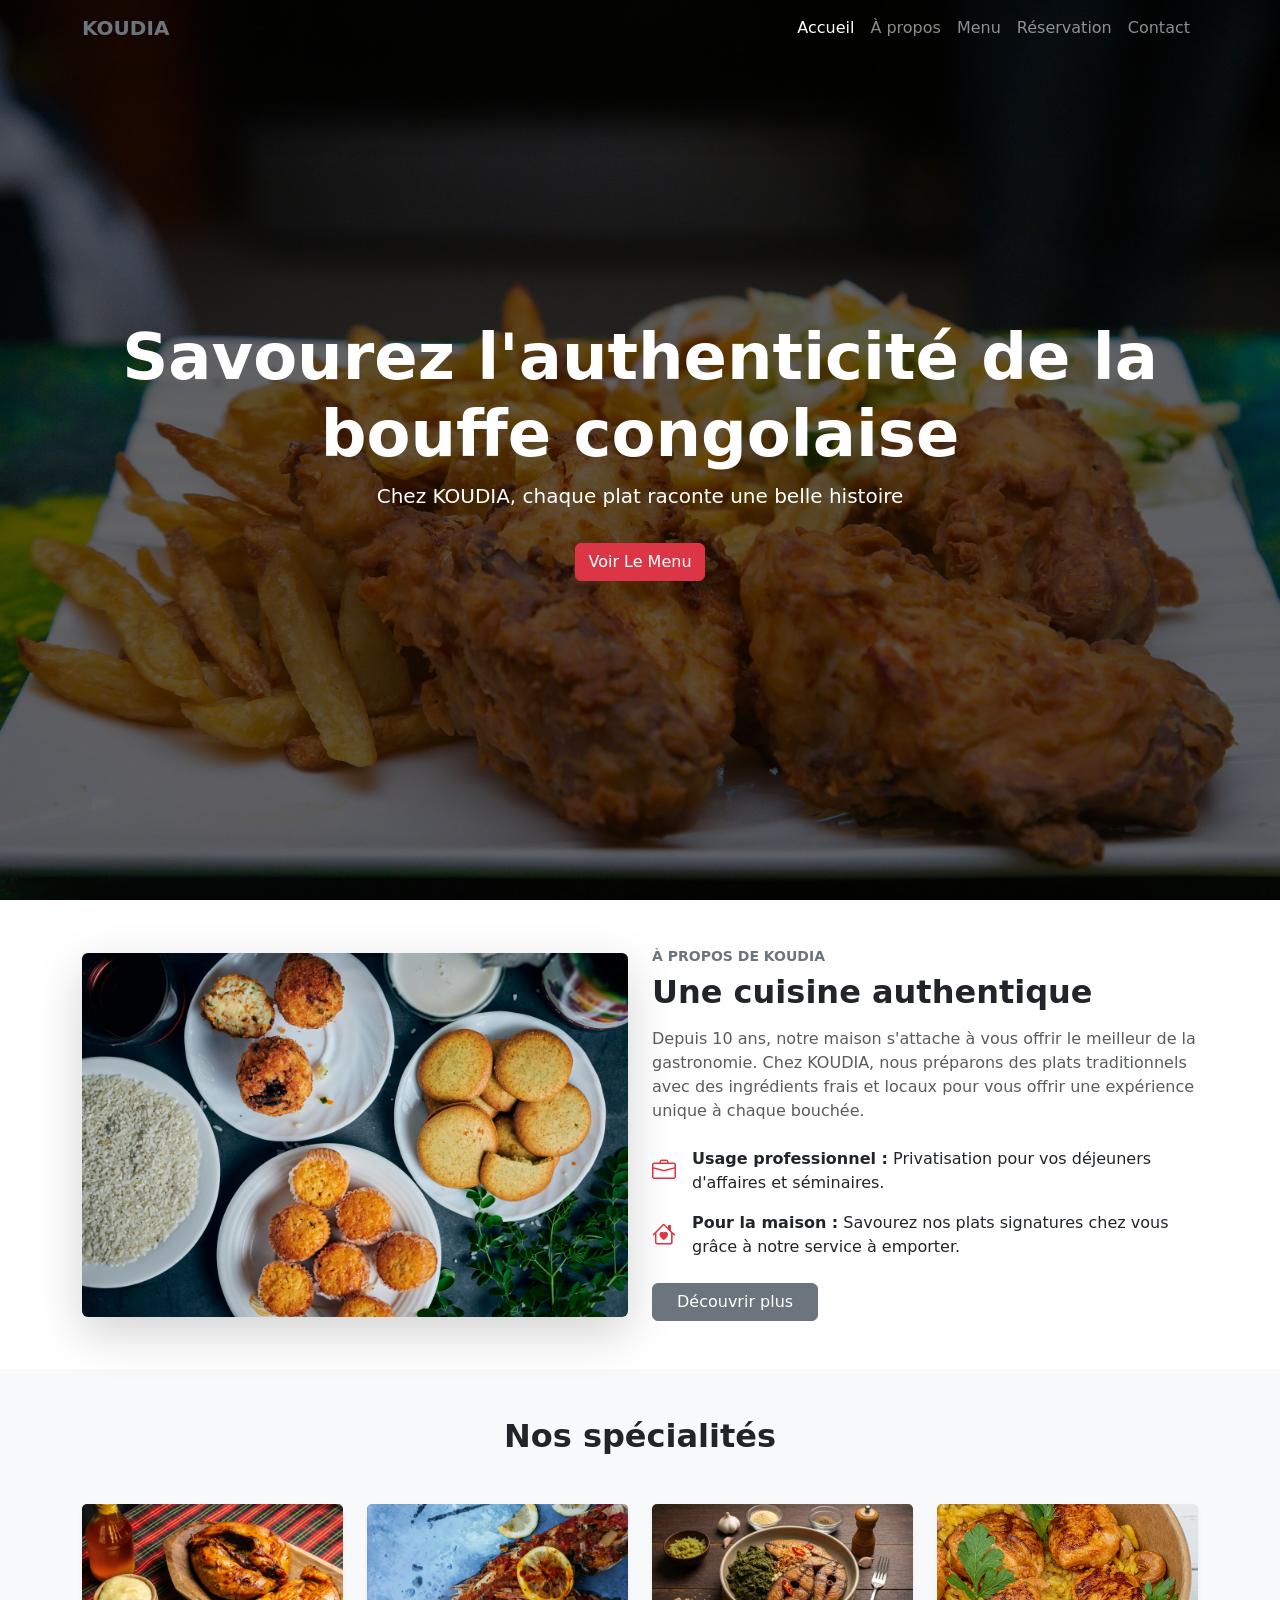
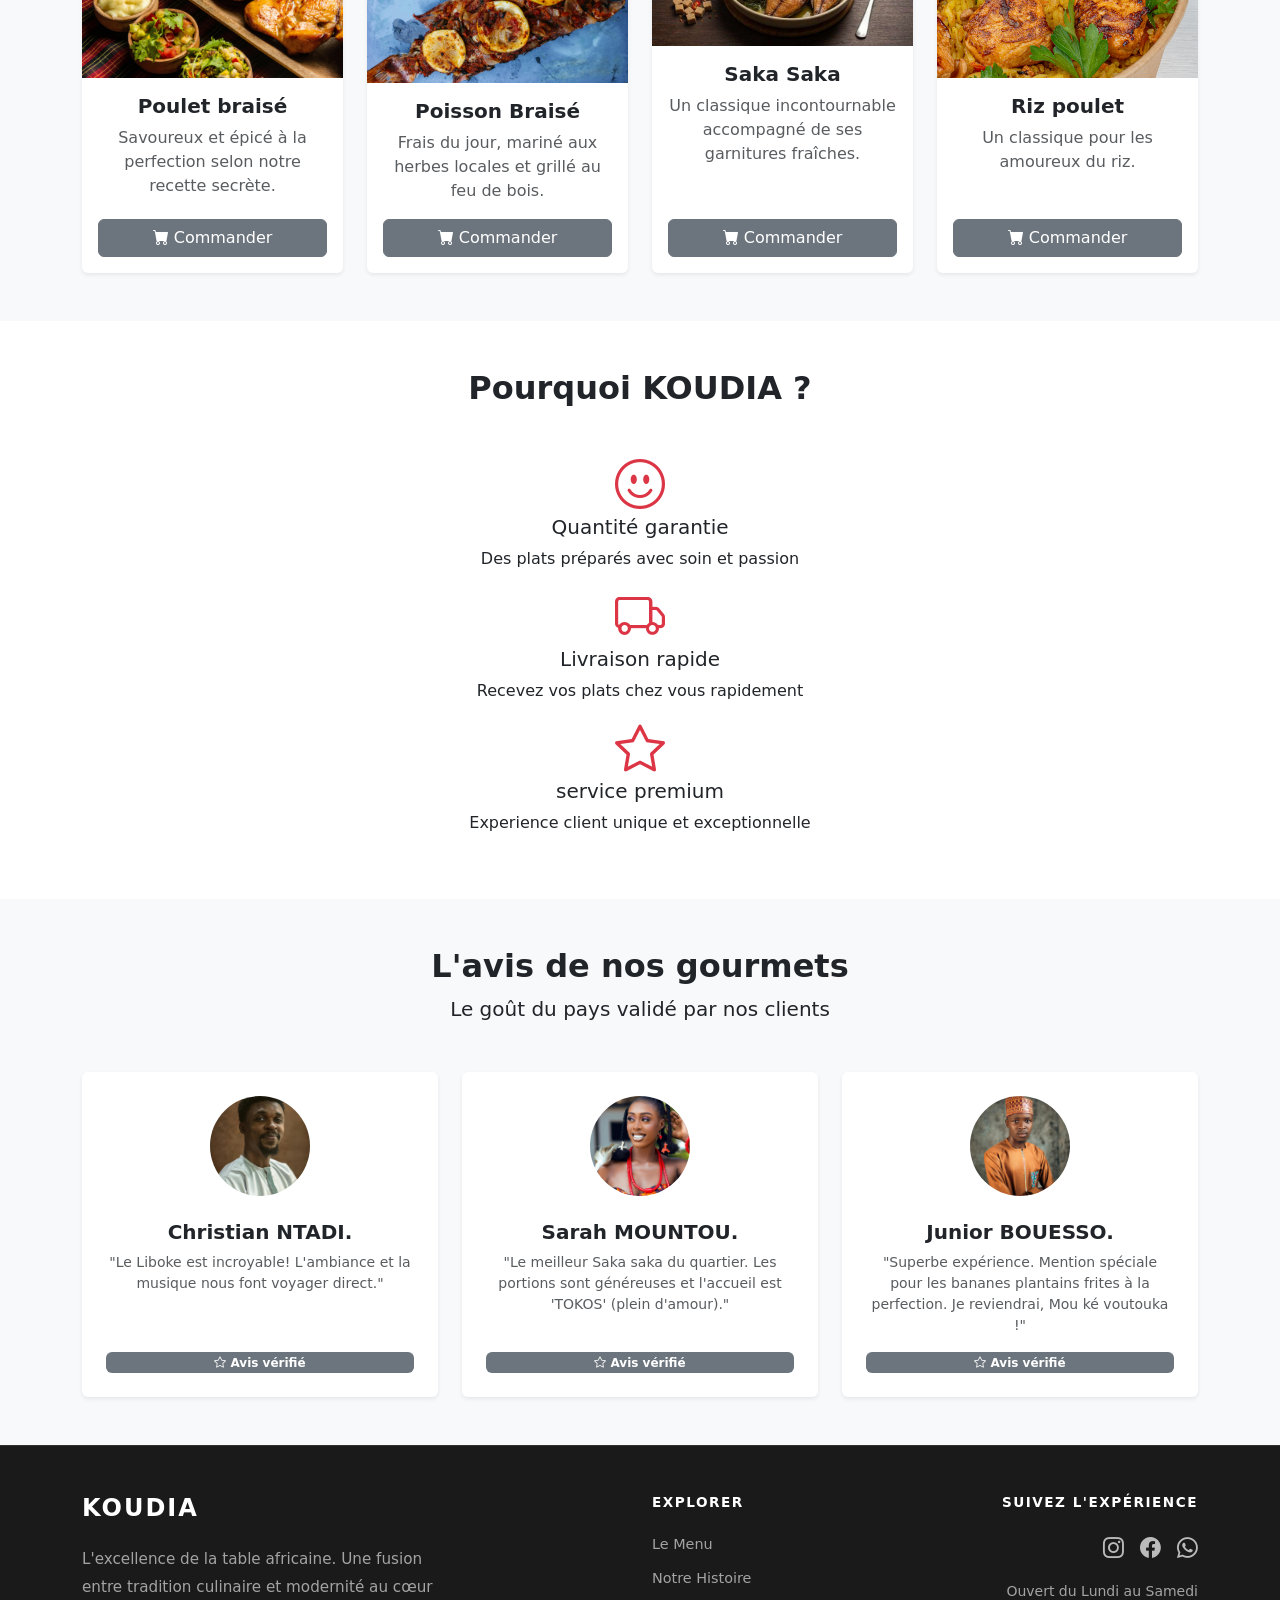
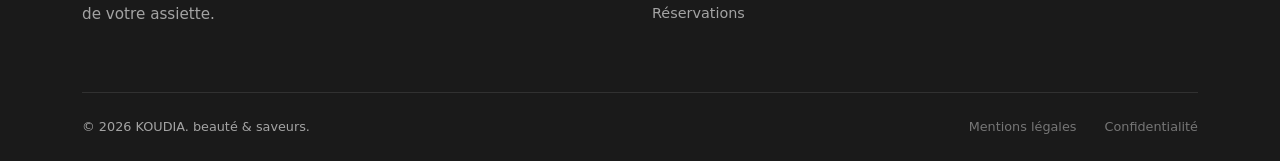
==== index.html @ 8574bbe4 "Add files via upload" ====
<!DOCTYPE html>
<html lang="en">
<head>
    <meta charset="UTF-8">
    <meta name="viewport" content="width=device-width, initial-scale=1.0">
    <title>KOUDIA</title>
    <link rel="stylesheet" href="Assets/Css/bootstrap.css">
    <link rel="stylesheet" href="Assets/Css/style.css">
    <link rel="stylesheet" href="Assets/bootstrap-icons/bootstrap-icons.css">
    <link rel="shortcut icon" href="Assets/Images/KOUDIA.png" type="image/x-icon">
</head>
<body>
    <!-- header -->
    <header>
        <nav class="navbar navbar-expand-lg navbar-dark bg-transparent position-absolute w-100">
            <div class="container">
                <!-- Logo -->
                <a class="navbar-brand fw-bold text-secondary" href="#">KOUDIA</a>
                <!-- Bouton mobile -->
                <button class="navbar-toggler" type="button" data-bs-toggle="collapse" data-bs-target="#menu">
                    <span class="navbar-toggler-icon"></span>
                </button>

                <!-- Menu -->
                <div class="collapse navbar-collapse" id="menu">
                    <ul class="navbar-nav ms-auto text-center">
                        <li class="nav-item">
                            <a class="nav-link active" href="index.html">Accueil</a>
                        </li>

                        <li class="nav-item">
                            <a class="nav-link" href="pages/a-propos.html">À propos</a>
                        </li>

                        <li class="nav-item">
                            <a class="nav-link" href="#">Menu</a>
                        </li>

                        <li class="nav-item">
                            <a class="nav-link" href="#">Réservation</a>
                        </li>

                        <li class="nav-item">
                            <a class="nav-link" href="pages/contact.html">Contact</a>
                        </li>
                    </ul>
                </div>
            </div>
        </nav>
    </header>
    <!-- fin header -->


    <!-- debut section hero -->
    <section class="hero d-flex align-items-center text-white">
        <div class="container text-center">
            <h1 class="display-3 fw-bold">
                Savourez l'authenticité de la bouffe congolaise
            </h1>
            <p class="lead">
                Chez KOUDIA, chaque plat raconte une belle histoire
            </p>
            <a href="" class="btn btn-danger mt-3">Voir Le Menu</a>
        </div>
    </section>
    <!-- fin section hero -->

    <!--debut A propos -->
    <section class="About py-5">
        <div class="container">
            <div class="row align-items-center">
                <div class="col-md-6">
                    <img src="Assets/Images/01.jpg" alt="Cuisine KOUDIA" class="img-fluid rounded shadow-lg">
                </div>

                <div class="col-md-6 mt-4 mt-md-0">
                    <h6 class="text-secondary fw-bold text-uppercase small">À propos de KOUDIA</h6>
                    <h2 class="fw-bold mb-3">Une cuisine authentique</h2>
                    
                    <p class="text-muted">
                        Depuis 10 ans, notre maison s'attache à vous offrir le meilleur de la gastronomie. 
                        Chez KOUDIA, nous préparons des plats traditionnels avec des ingrédients frais 
                        et locaux pour vous offrir une expérience unique à chaque bouchée.
                    </p>

                    <div class="mt-4">
                        <div class="d-flex align-items-center mb-3">
                            <i class="bi bi-briefcase text-danger fs-4 me-3"></i>
                            <p class="mb-0"><strong>Usage professionnel :</strong> Privatisation pour vos déjeuners d'affaires et séminaires.</p>
                        </div>

                        <div class="d-flex align-items-center mb-4">
                            <i class="bi bi-house-heart text-danger fs-4 me-3"></i>
                            <p class="mb-0"><strong>Pour la maison :</strong> Savourez nos plats signatures chez vous grâce à notre service à emporter.</p>
                        </div>
                    </div>

                    <a href="a-propos.html" class="btn btn-secondary px-4">Découvrir plus</a>
                </div>
            </div>
        </div>
    </section>
    <!-- fin a propos -->

    <!-- debut menu -->
    <section class="menu py-5 bg-light">
        <div class="container text-center">
            <h2 class="fw-bold mb-5">Nos spécialités</h2>
            <div class="row g-4 justify-content-center">               
                <div class="col-md-3">
                    <div class="card border-0 shadow-sm h-100">
                        <img src="Assets/Images/02.jpg" class="card-img-top" alt="Poulet braisé">
                        <div class="card-body d-flex flex-column">
                            <h5 class="card-title fw-bold">Poulet braisé</h5>
                            <p class="card-text text-muted">Savoureux et épicé à la perfection selon notre recette secrète.</p>
                            <a href="#" class="btn btn-secondary mt-auto">
                                <i class="bi bi-cart-fill"></i>
                                Commander
                            </a>
                        </div>
                    </div>
                </div>

                <div class="col-md-3">
                    <div class="card border-0 shadow-sm h-100">
                        <img src="Assets/Images/03.jpg" class="card-img-top" alt="Poisson Braisé">
                        <div class="card-body d-flex flex-column">
                            <h5 class="card-title fw-bold">Poisson Braisé</h5>
                            <p class="card-text text-muted">Frais du jour, mariné aux herbes locales et grillé au feu de bois.</p>
                            <a href="#" class="btn btn-secondary mt-auto">
                                <i class="bi bi-cart-fill"></i>
                                Commander
                            </a>
                        </div>
                    </div>
                </div>

                <div class="col-md-3">
                    <div class="card border-0 shadow-sm h-100">
                        <img src="Assets/Images/004.jpg" class="card-img-top" alt="Attiéké Royal">
                        <div class="card-body d-flex flex-column">
                            <h5 class="card-title fw-bold">Saka Saka</h5>
                            <p class="card-text text-muted">Un classique incontournable accompagné de ses garnitures fraîches.</p>
                            <a href="#" class="btn btn-secondary mt-auto">
                                <i class="bi bi-cart-fill"></i>
                                Commander
                            </a>
                        </div>
                    </div>
                </div>

                <div class="col-md-3">
                    <div class="card border-0 shadow-sm h-100">
                        <img src="Assets/Images/005.jpg" class="card-img-top" alt="Attiéké Royal">
                        <div class="card-body d-flex flex-column">
                            <h5 class="card-title fw-bold">Riz poulet</h5>
                            <p class="card-text text-muted">Un classique pour les amoureux du riz.</p>
                            <a href="#" class="btn btn-secondary mt-auto">
                                <i class="bi bi-cart-fill"></i>
                                Commander
                            </a>
                        </div>
                    </div>
                </div>
            </div>
        </div>
    </section>
    <!-- fin menu -->

    <!-- services -->
    <section class="service py-5">
        <div class="container text-center">
            <h2 class="fw-bold mb-5">Pourquoi KOUDIA ?</h2>
            <div class="row">
                <div class="col-mb-4">
                    <i class="bi bi-emoji-smile display-3 text-danger"></i>
                    <h5>Quantité garantie</h5>
                    <p>Des plats préparés avec soin et passion</p>
                </div>

                <div class="col-mb-4">
                    <i class="bi bi-truck display-3 text-danger"></i>
                    <h5>Livraison rapide</h5>
                    <p>Recevez vos plats chez vous rapidement</p>
                </div>

                <div class="col-mb-4">
                    <i class="bi bi-star display-3 text-danger"></i>
                    <h5>service premium</h5>
                    <p>Experience client unique et exceptionnelle</p>
                </div>
            </div>
        </div>
    </section>
    <!-- fin service -->

    <!--debut Temoignages -->
    <section class="temo py-5 bg-light">
        <div class="container">
            <div class="text-center mb-5">
                <h2 class="fw-bold">L'avis de nos gourmets</h2>
                <p class="lead">Le goût du pays validé par nos clients</p>
            </div>

            <div class="row g-4">
                <!-- Témoignage 1 -->
                <div class="col-md-4">
                    <div class="card h-100 border-0 shadow-sm text-center p-4">
                        <div class="mx-auto mb-3 overflow-hidden">
                            <img src="Assets/Images/portrait1.jpg" class="img-card img-fluid" alt="Client">
                        </div>

                        <div class="mb-2 text-warning">
                            <i class="fas fa-star"></i><i class="fas fa-star"></i><i class="fas fa-star"></i><i class="fas fa-star"></i><i class="fas fa-star"></i>
                        </div>

                        <h5 class="fw-bold">Christian NTADI.</h5>
                        <p class="text-muted small">"Le Liboke est incroyable! L'ambiance et la musique nous font voyager direct."</p>
                        <span class="badge bg-secondary mt-auto">
                            <i class="bi bi-star"></i>
                            Avis vérifié
                        </span>
                    </div>
                </div>

            <!-- Témoignage 2 -->
            <div class="col-md-4">
                <div class="card h-100 border-0 shadow-sm text-center p-4">
                    <div class="mx-auto mb-3 overflow-hidden">
                        <img src="Assets/Images/portrait3.jpg" class="img-card img-fluid" alt="Client">
                    </div>

                    <div class="mb-2 text-warning">
                        <i class="fas fa-star"></i><i class="fas fa-star"></i><i class="fas fa-star"></i><i class="fas fa-star"></i><i class="fas fa-star"></i>
                    </div>

                    <h5 class="fw-bold">Sarah MOUNTOU.</h5>
                    <p class="text-muted small">"Le meilleur Saka saka du quartier. Les portions sont généreuses et l'accueil est 'TOKOS' (plein d'amour)."</p>
                    <span class="badge bg-secondary mt-auto">
                        <i class="bi bi-star"></i>
                        Avis vérifié
                    </span>
                </div>
            </div>

            <!-- Témoignage 3 -->
            <div class="col-md-4">
                <div class="card h-100 border-0 shadow-sm text-center p-4">
                    <div class="mx-auto mb-3  overflow-hidden">
                        <img src="Assets/Images/portrait2.jpg" class="img-card img-fluid" alt="Client">
                    </div>
                    
                    <div class="mb-2 text-warning">
                        <i class="fas fa-star"></i><i class="fas fa-star"></i><i class="fas fa-star"></i><i class="fas fa-star"></i><i class="fas fa-star-half-alt"></i>
                    </div>

                    <h5 class="fw-bold">Junior BOUESSO.</h5>
                    <p class="text-muted small">"Superbe expérience. Mention spéciale pour les bananes plantains frites à la perfection. Je reviendrai, Mou ké voutouka !"</p>
                    <span class="badge bg-secondary mt-auto">
                        <i class="bi bi-star"></i>
                        Avis vérifié
                    </span>
                </div>
            </div>
            </div>
        </div>
    </section>

    <!-- debut footer -->
    <footer class="main-footer pt-5 pb-4">
        <div class="container">
            <div class="row gy-4">
                <div class="col-lg-4">
                    <h4 class="footer-logo">KOUDIA</h4>
                    <p class="footer-text">
                        L'excellence de la table africaine. Une fusion entre tradition culinaire et modernité au cœur de votre assiette.
                    </p>
                </div>

                <!-- Liens de Navigation -->
                <div class="col-6 col-lg-2 offset-lg-2">
                    <h6 class="footer-title">Explorer</h6>
                    <ul class="list-unstyled">
                        <li><a href="index.html" class="footer-link">Le Menu</a></li>
                        <li><a href="pages/a-propos.html" class="footer-link">Notre Histoire</a></li>
                        <li><a href="pages/contact.html" class="footer-link">Réservations</a></li>
                    </ul>
                </div>

                <!-- Social Media -->
                <div class="col-6 col-lg-4 text-md-end">
                    <h6 class="footer-title">Suivez l'expérience</h6>
                    <div class="social-icons d-flex justify-content-md-end gap-3 mb-3">
                        <a href="#"><i class="bi bi-instagram"></i></a>
                        <a href="#"><i class="bi bi-facebook"></i></a>
                        <a href="#"><i class="bi bi-whatsapp"></i></a>
                    </div>
                    <p class="footer-info small">Ouvert du Lundi au Samedi</p>
                </div>
            </div>

            <!-- Copyright & Legal -->
            <div class="footer-bottom mt-5 pt-4 d-flex flex-column flex-md-row justify-content-between">
                <p class="mb-0">&copy; 2026 KOUDIA. beauté & saveurs.</p>
                <div class="legal-links">
                    <a href="#">Mentions légales</a>
                    <a href="#">Confidentialité</a>
                </div>
            </div>
        </div>
    </footer>
    <!-- fin footer -->
</body>
</html>
---- Assets/Css/style.css ----
.hero{
    height: 100vh;
    background: linear-gradient(rgba(0,0,0,0.6), rgba(0,0,0,0.6)),
    url('../Images/hero.jpg') center/cover no-repeat;
}

.menu .card{
    transition: 0.3s;
}

.menu .card:hover{
    transform: scale(1.2);
    z-index: 5;
}

.service i{
    font-size: 50px;
}

.img-card{
    width: 100px;
    aspect-ratio: 1 / 1; 
    object-fit: cover;  
    border-radius: 50%;     /* puis transforme le carré en cercle */
    /* border: 5px solid #fff; */
    /* box-shadow: 0 10px 25px rgba(0,0,0,0.08); */
}


/* Style du Footer Gastronomie */
.main-footer {
    background-color: #1a1a1a; /* Un noir légèrement plus doux que bg-dark */
    color: rgba(255, 255, 255, 0.6);
    border-top: 1px solid rgba(255, 255, 255, 0.1);
}

.footer-logo {
    color: #ffffff;
    font-weight: 700;
    letter-spacing: 2px;
    margin-bottom: 1.5rem;
}

.footer-title {
    color: #ffffff;
    font-size: 0.85rem;
    text-transform: uppercase;
    letter-spacing: 1.5px;
    font-weight: 600;
    margin-bottom: 1.5rem;
}

.footer-text {
    line-height: 1.8;
    font-size: 0.95rem;
}

.footer-link {
    color: rgba(255, 255, 255, 0.6);
    text-decoration: none;
    font-size: 0.9rem;
    display: block;
    margin-bottom: 0.8rem;
    transition: color 0.3s ease;
}

.footer-link:hover {
    color: #ffffff;
}

.social-icons a {
    color: #ffffff;
    font-size: 1.3rem;
    opacity: 0.7;
    transition: opacity 0.3s ease, transform 0.3s ease;
}

.social-icons a:hover {
    opacity: 1;
    transform: translateY(-3px);
}

.footer-bottom {
    border-top: 1px solid rgba(255, 255, 255, 0.1);
    font-size: 0.8rem;
}

.legal-links a {
    color: rgba(255, 255, 255, 0.4);
    text-decoration: none;
    margin-left: 1.5rem;
}

.legal-links a:hover {
    color: #ffffff;
}

/* section equipe */

.section-title {
    font-weight: 800;
    letter-spacing: 1px;
    position: relative;
    padding-bottom: 15px;
}

/* ma recherche sur le cercle parfait */
.img-team {
    width: 180px;
    aspect-ratio: 1 / 1;    /* je force d'abord un carré parfait peu importe la photo */
    object-fit: cover;      /* ensuite je centre et recadre automatiquement l'image */
    border-radius: 50%;     /* puis transforme le carré en cercle */
    border: 5px solid #fff; /* je mets une bordure blanche élégante */
    box-shadow: 0 10px 25px rgba(0,0,0,0.08); /*je mets ensuite une ombre douce et moderne */
    /* transition: transform 0.3s ease; */
}

/* .img-team:hover{
    transform: scale(1.2);
} */


.hero-about{
    height: 50vh;
    background: linear-gradient(rgba(0,0,0,0.6), rgba(0,0,0,0.6)),
    url('../images/hero-about.jpg') center/cover no-repeat;
}

.hero-contact{
    height: 50vh;
    background: linear-gradient(rgba(0,0,0,0.6), rgba(0,0,0,0.6)),
    url('../images/hero-contact.jpg') center/cover no-repeat;
}

.map iframe{
    display: block;
}

.img-gal{
    transition: transform 0.3s ease;
}

.img-gal:hover{
    transform: scale(1.1);
    z-index: 5;
}
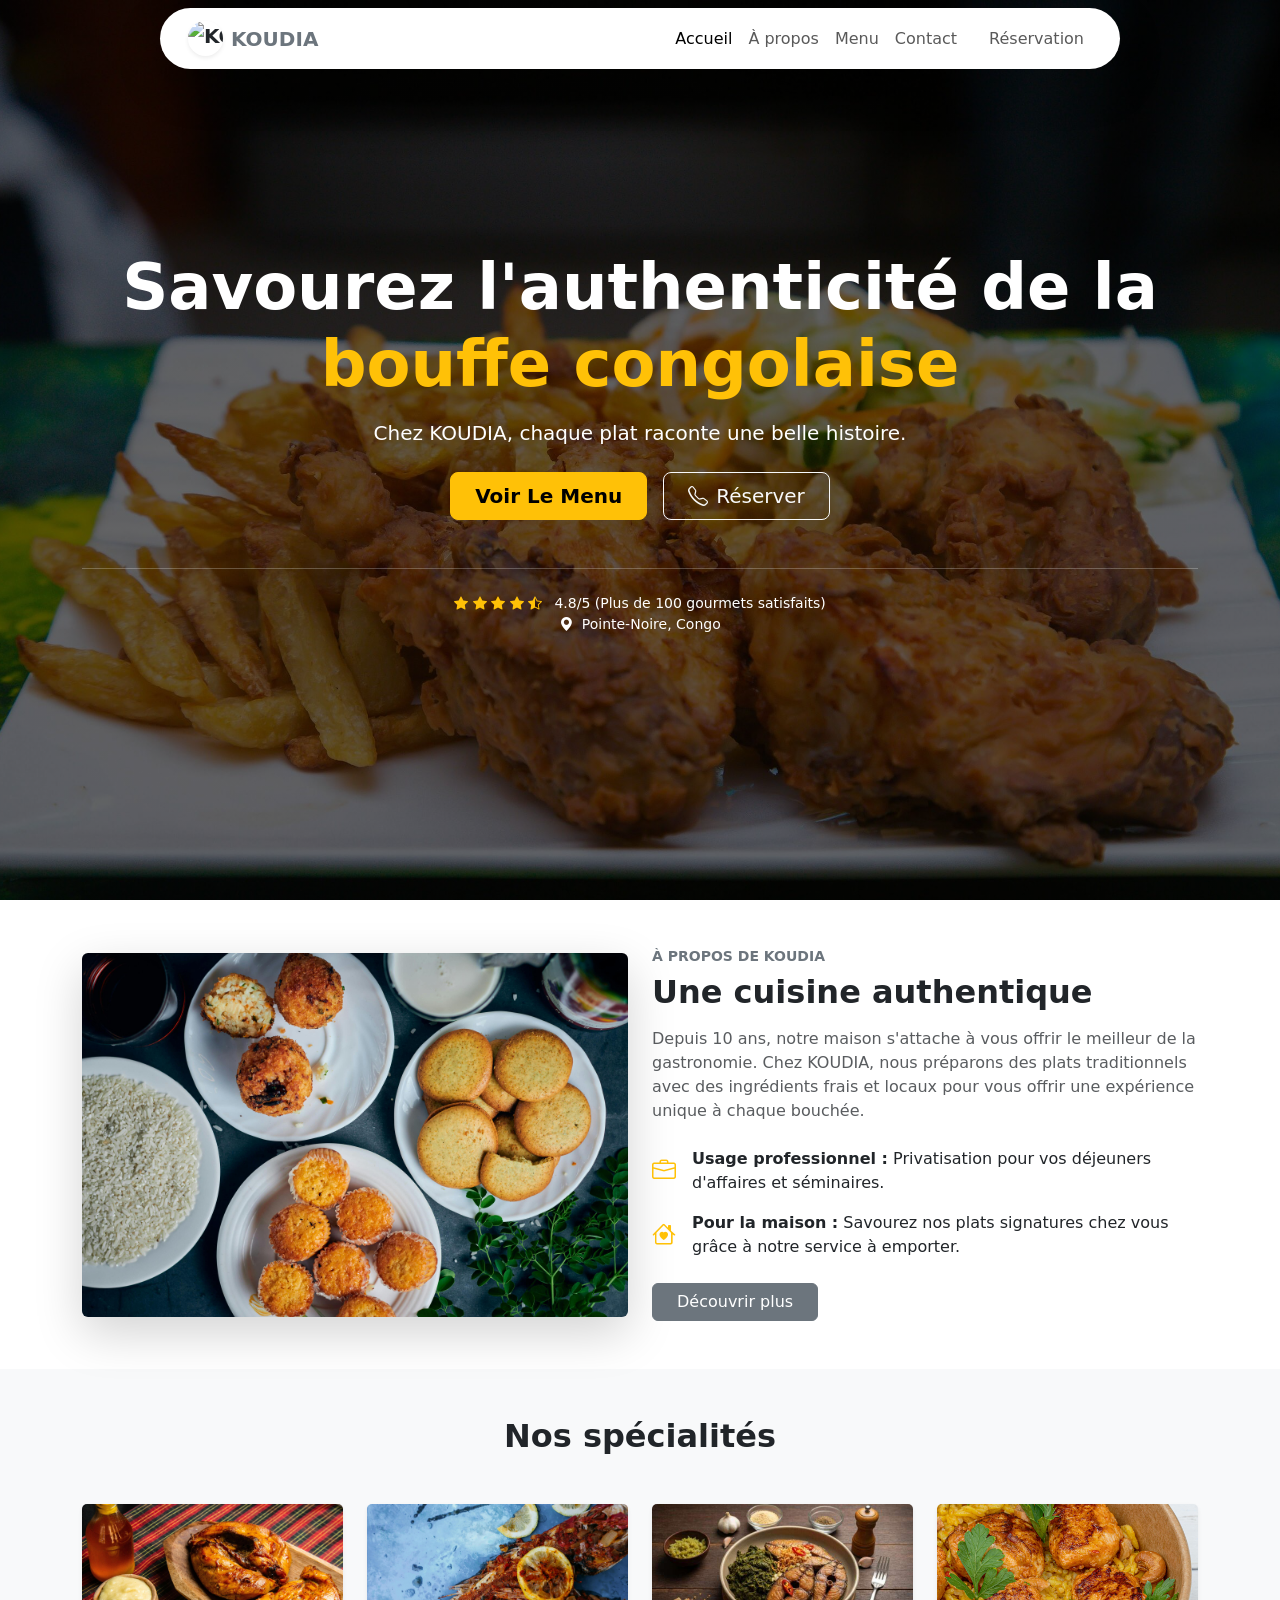
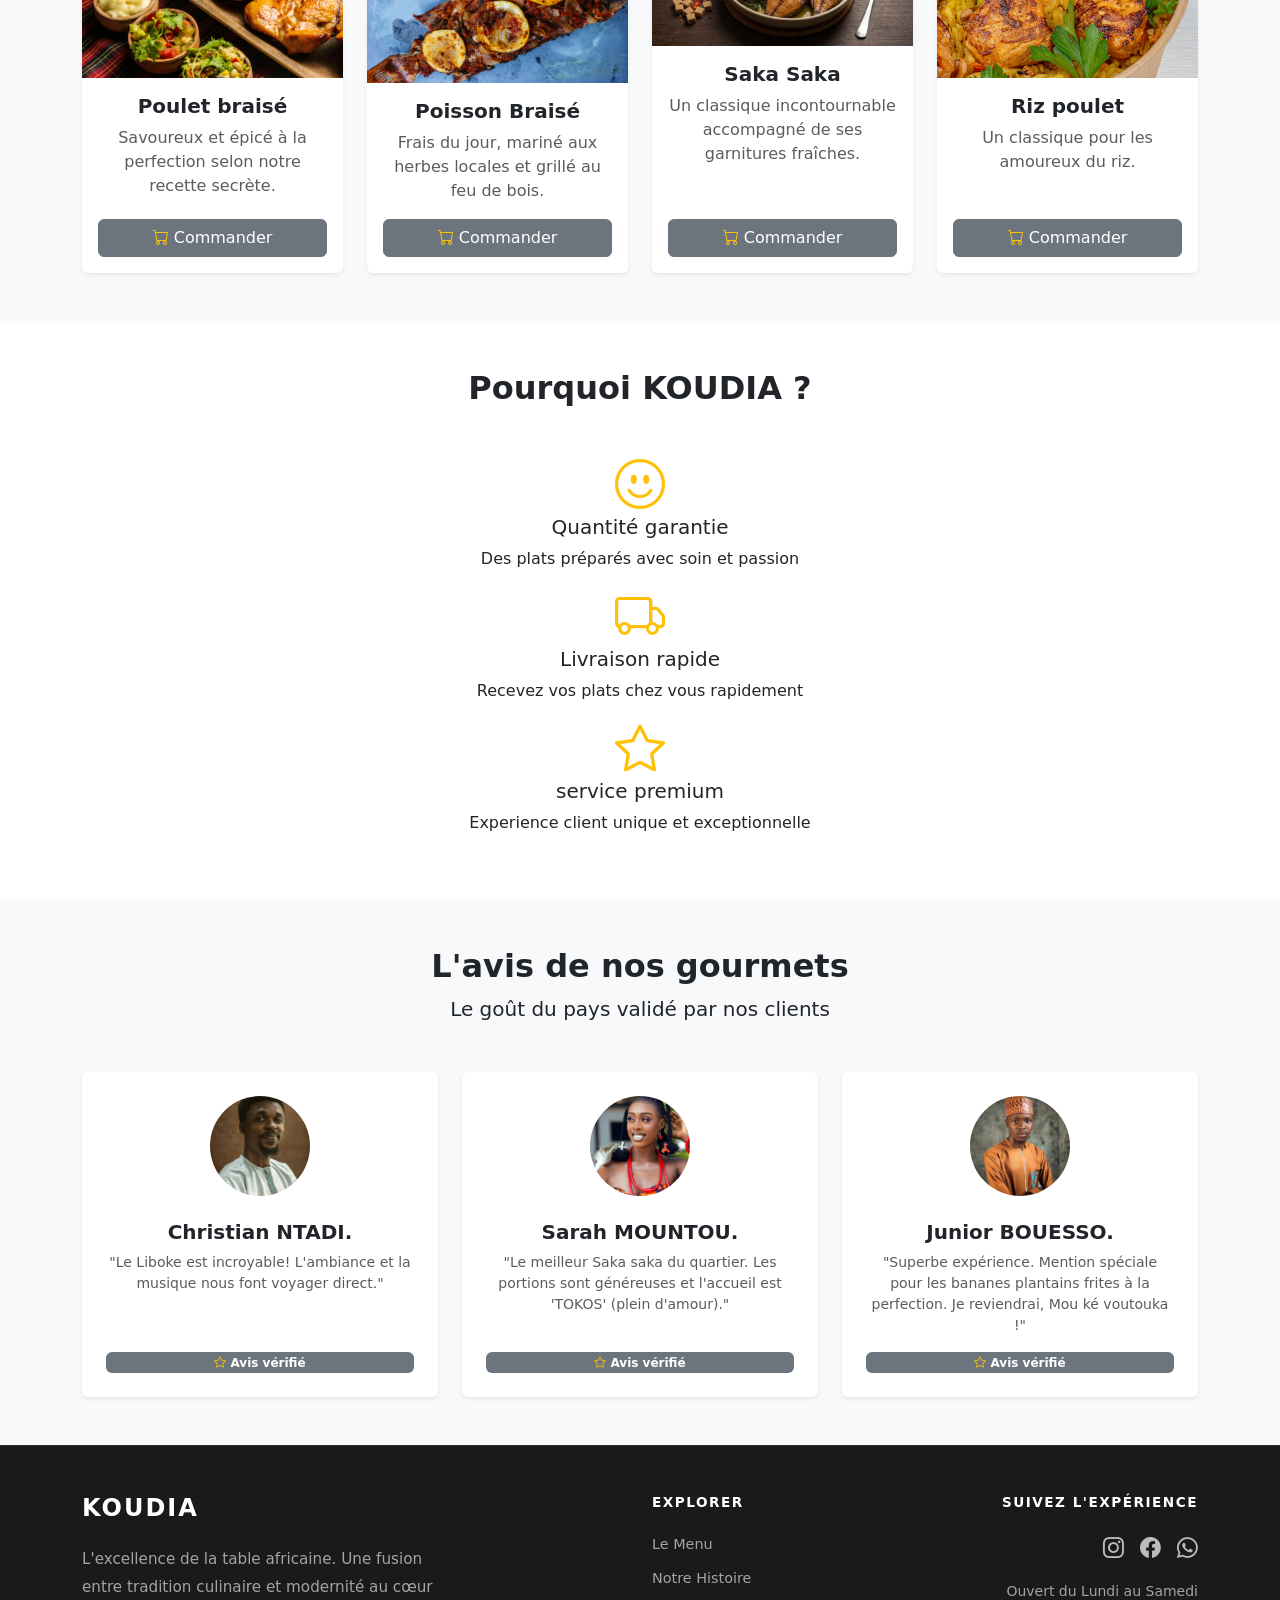
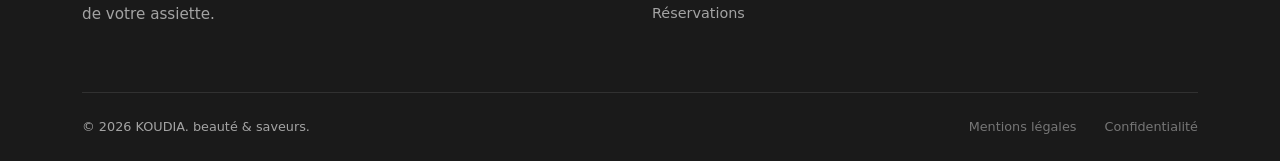
==== commit 40beca66: "Refactor index.html structure and update logo" ====
--- a/index.html
+++ b/index.html
@@ -7,15 +7,21 @@
     <link rel="stylesheet" href="Assets/Css/bootstrap.css">
     <link rel="stylesheet" href="Assets/Css/style.css">
     <link rel="stylesheet" href="Assets/bootstrap-icons/bootstrap-icons.css">
-    <link rel="shortcut icon" href="Assets/Images/KOUDIA.png" type="image/x-icon">
+    <link rel="shortcut icon" href="Assets/Images/logo.png" type="image/x-icon">
 </head>
 <body>
     <!-- header -->
-    <header>
-        <nav class="navbar navbar-expand-lg navbar-dark bg-transparent position-absolute w-100">
+    <header class="fixed-top mt-2">
+        <nav class="navbar navbar-expand-lg navbar-light bg-white shadow-lg rounded-pill mx-auto px-3 w-75">
             <div class="container">
-                <!-- Logo -->
-                <a class="navbar-brand fw-bold text-secondary" href="#">KOUDIA</a>
+                <!-- Logo Icone + Texte -->
+                <a class="navbar-brand d-flex align-items-center fw-bold text-dark" href="#">
+                    <img src="Assets/Images/logo.png" alt="KOUDIA Logo" width="35" height="35" class="me-2 rounded-circle shadow-sm">
+                    <span class="fs-5 text-secondary">
+                        KOUDIA
+                    </span>
+                </a>
+
                 <!-- Bouton mobile -->
                 <button class="navbar-toggler" type="button" data-bs-toggle="collapse" data-bs-target="#menu">
                     <span class="navbar-toggler-icon"></span>
@@ -29,19 +35,19 @@
                         </li>
 
                         <li class="nav-item">
-                            <a class="nav-link" href="pages/a-propos.html">À propos</a>
+                            <a class="nav-link" href="Pages/a-propos.html">À propos</a>
                         </li>
 
                         <li class="nav-item">
-                            <a class="nav-link" href="#">Menu</a>
+                            <a class="nav-link" href="Pages/menu.html">Menu</a>
                         </li>
 
                         <li class="nav-item">
-                            <a class="nav-link" href="#">Réservation</a>
-                        </li>
-
-                        <li class="nav-item">
-                            <a class="nav-link" href="pages/contact.html">Contact</a>
+                            <a class="nav-link" href="Pages/contact.html">Contact</a>
+                        </li>
+
+                        <li class="nav-item ms-lg-3">
+                            <a class="nav-link btn-reservation" href="../Pages/reservation.html">Réservation</a>
                         </li>
                     </ul>
                 </div>
@@ -51,19 +57,38 @@
     <!-- fin header -->
 
 
-    <!-- debut section hero -->
     <section class="hero d-flex align-items-center text-white">
         <div class="container text-center">
-            <h1 class="display-3 fw-bold">
-                Savourez l'authenticité de la bouffe congolaise
+            <h1 class="display-3 fw-bold mb-3">
+                Savourez l'authenticité de la <span class="text-warning">bouffe congolaise</span>
             </h1>
-            <p class="lead">
-                Chez KOUDIA, chaque plat raconte une belle histoire
+            <p class="lead mb-4">
+                Chez KOUDIA, chaque plat raconte une belle histoire.
             </p>
-            <a href="" class="btn btn-danger mt-3">Voir Le Menu</a>
-        </div>
-    </section>
-    <!-- fin section hero -->
+            
+            <!-- Boutons d'action -->
+            <div class="d-flex justify-content-center gap-3">
+                <a href="Pages/menu.html" class="btn btn-warning btn-lg px-4 fw-bold">Voir Le Menu</a>
+                <a href="Pages/reservation.html" class="btn btn-outline-light btn-lg px-4">
+                    <i class="bi bi-telephone me-2"></i>Réserver
+                </a>
+            </div>
+
+            <!-- Petit plus : Avis clients ou Localisation -->
+            <div class="mt-5 pt-4 border-top border-light border-opacity-25">
+                <p class="small mb-0">
+                    <i class="bi bi-star-fill text-warning"></i> 
+                    <i class="bi bi-star-fill text-warning"></i> 
+                    <i class="bi bi-star-fill text-warning"></i> 
+                    <i class="bi bi-star-fill text-warning"></i> 
+                    <i class="bi bi-star-half text-warning"></i>
+                    <span class="ms-2">4.8/5 (Plus de 100 gourmets satisfaits)</span>
+                </p>
+                <p class="small"><i class="bi bi-geo-alt-fill me-1"></i> Pointe-Noire, Congo</p>
+            </div>
+        </div>
+    </section>
+
 
     <!--debut A propos -->
     <section class="About py-5">
@@ -85,12 +110,12 @@
 
                     <div class="mt-4">
                         <div class="d-flex align-items-center mb-3">
-                            <i class="bi bi-briefcase text-danger fs-4 me-3"></i>
+                            <i class="bi bi-briefcase text-warning fs-4 me-3"></i>
                             <p class="mb-0"><strong>Usage professionnel :</strong> Privatisation pour vos déjeuners d'affaires et séminaires.</p>
                         </div>
 
                         <div class="d-flex align-items-center mb-4">
-                            <i class="bi bi-house-heart text-danger fs-4 me-3"></i>
+                            <i class="bi bi-house-heart text-warning fs-4 me-3"></i>
                             <p class="mb-0"><strong>Pour la maison :</strong> Savourez nos plats signatures chez vous grâce à notre service à emporter.</p>
                         </div>
                     </div>
@@ -114,7 +139,7 @@
                             <h5 class="card-title fw-bold">Poulet braisé</h5>
                             <p class="card-text text-muted">Savoureux et épicé à la perfection selon notre recette secrète.</p>
                             <a href="#" class="btn btn-secondary mt-auto">
-                                <i class="bi bi-cart-fill"></i>
+                                <i class="bi bi-cart text-warning"></i>
                                 Commander
                             </a>
                         </div>
@@ -128,7 +153,7 @@
                             <h5 class="card-title fw-bold">Poisson Braisé</h5>
                             <p class="card-text text-muted">Frais du jour, mariné aux herbes locales et grillé au feu de bois.</p>
                             <a href="#" class="btn btn-secondary mt-auto">
-                                <i class="bi bi-cart-fill"></i>
+                                <i class="bi bi-cart text-warning"></i>
                                 Commander
                             </a>
                         </div>
@@ -142,7 +167,7 @@
                             <h5 class="card-title fw-bold">Saka Saka</h5>
                             <p class="card-text text-muted">Un classique incontournable accompagné de ses garnitures fraîches.</p>
                             <a href="#" class="btn btn-secondary mt-auto">
-                                <i class="bi bi-cart-fill"></i>
+                                <i class="bi bi-cart text-warning"></i>
                                 Commander
                             </a>
                         </div>
@@ -156,7 +181,7 @@
                             <h5 class="card-title fw-bold">Riz poulet</h5>
                             <p class="card-text text-muted">Un classique pour les amoureux du riz.</p>
                             <a href="#" class="btn btn-secondary mt-auto">
-                                <i class="bi bi-cart-fill"></i>
+                                <i class="bi bi-cart text-warning"></i>
                                 Commander
                             </a>
                         </div>
@@ -173,19 +198,19 @@
             <h2 class="fw-bold mb-5">Pourquoi KOUDIA ?</h2>
             <div class="row">
                 <div class="col-mb-4">
-                    <i class="bi bi-emoji-smile display-3 text-danger"></i>
+                    <i class="bi bi-emoji-smile display-3 text-warning"></i>
                     <h5>Quantité garantie</h5>
                     <p>Des plats préparés avec soin et passion</p>
                 </div>
 
                 <div class="col-mb-4">
-                    <i class="bi bi-truck display-3 text-danger"></i>
+                    <i class="bi bi-truck display-3 text-warning"></i>
                     <h5>Livraison rapide</h5>
                     <p>Recevez vos plats chez vous rapidement</p>
                 </div>
 
                 <div class="col-mb-4">
-                    <i class="bi bi-star display-3 text-danger"></i>
+                    <i class="bi bi-star display-3 text-warning"></i>
                     <h5>service premium</h5>
                     <p>Experience client unique et exceptionnelle</p>
                 </div>
@@ -217,7 +242,7 @@
                         <h5 class="fw-bold">Christian NTADI.</h5>
                         <p class="text-muted small">"Le Liboke est incroyable! L'ambiance et la musique nous font voyager direct."</p>
                         <span class="badge bg-secondary mt-auto">
-                            <i class="bi bi-star"></i>
+                            <i class="bi bi-star text-warning"></i>
                             Avis vérifié
                         </span>
                     </div>
@@ -237,7 +262,7 @@
                     <h5 class="fw-bold">Sarah MOUNTOU.</h5>
                     <p class="text-muted small">"Le meilleur Saka saka du quartier. Les portions sont généreuses et l'accueil est 'TOKOS' (plein d'amour)."</p>
                     <span class="badge bg-secondary mt-auto">
-                        <i class="bi bi-star"></i>
+                        <i class="bi bi-star text-warning"></i>
                         Avis vérifié
                     </span>
                 </div>
@@ -257,7 +282,7 @@
                     <h5 class="fw-bold">Junior BOUESSO.</h5>
                     <p class="text-muted small">"Superbe expérience. Mention spéciale pour les bananes plantains frites à la perfection. Je reviendrai, Mou ké voutouka !"</p>
                     <span class="badge bg-secondary mt-auto">
-                        <i class="bi bi-star"></i>
+                        <i class="bi bi-star text-warning"></i>
                         Avis vérifié
                     </span>
                 </div>
@@ -310,5 +335,6 @@
         </div>
     </footer>
     <!-- fin footer -->
+    <script src="Assets/Js/bootstrap.bundle.js"></script>
 </body>
-</html>+</html>
--- a/Assets/Css/style.css
+++ b/Assets/Css/style.css
@@ -123,13 +123,13 @@
 .hero-about{
     height: 50vh;
     background: linear-gradient(rgba(0,0,0,0.6), rgba(0,0,0,0.6)),
-    url('../images/hero-about.jpg') center/cover no-repeat;
+    url('../Images/hero-about.jpg') center/cover no-repeat;
 }
 
 .hero-contact{
     height: 50vh;
     background: linear-gradient(rgba(0,0,0,0.6), rgba(0,0,0,0.6)),
-    url('../images/hero-contact.jpg') center/cover no-repeat;
+    url('../Images/hero-contact.jpg') center/cover no-repeat;
 }
 
 .map iframe{
@@ -143,4 +143,4 @@
 .img-gal:hover{
     transform: scale(1.1);
     z-index: 5;
-}+}
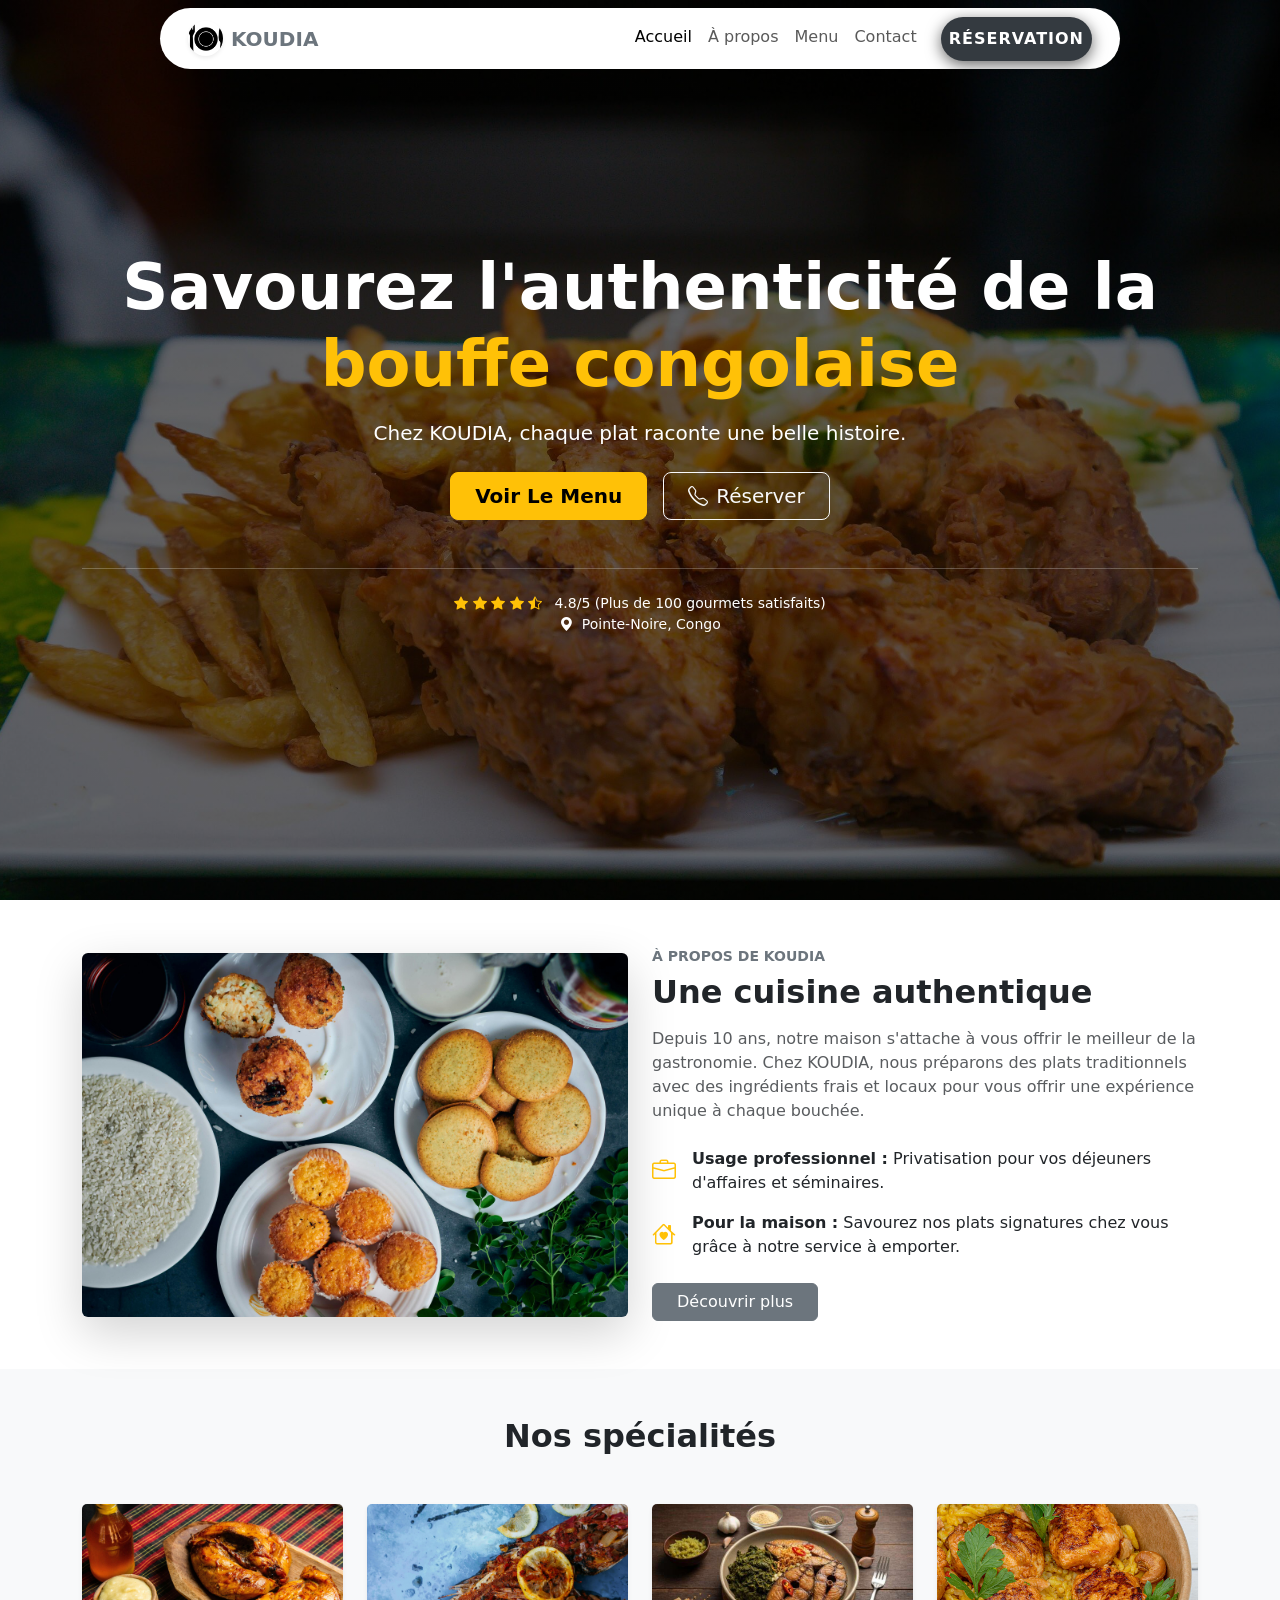
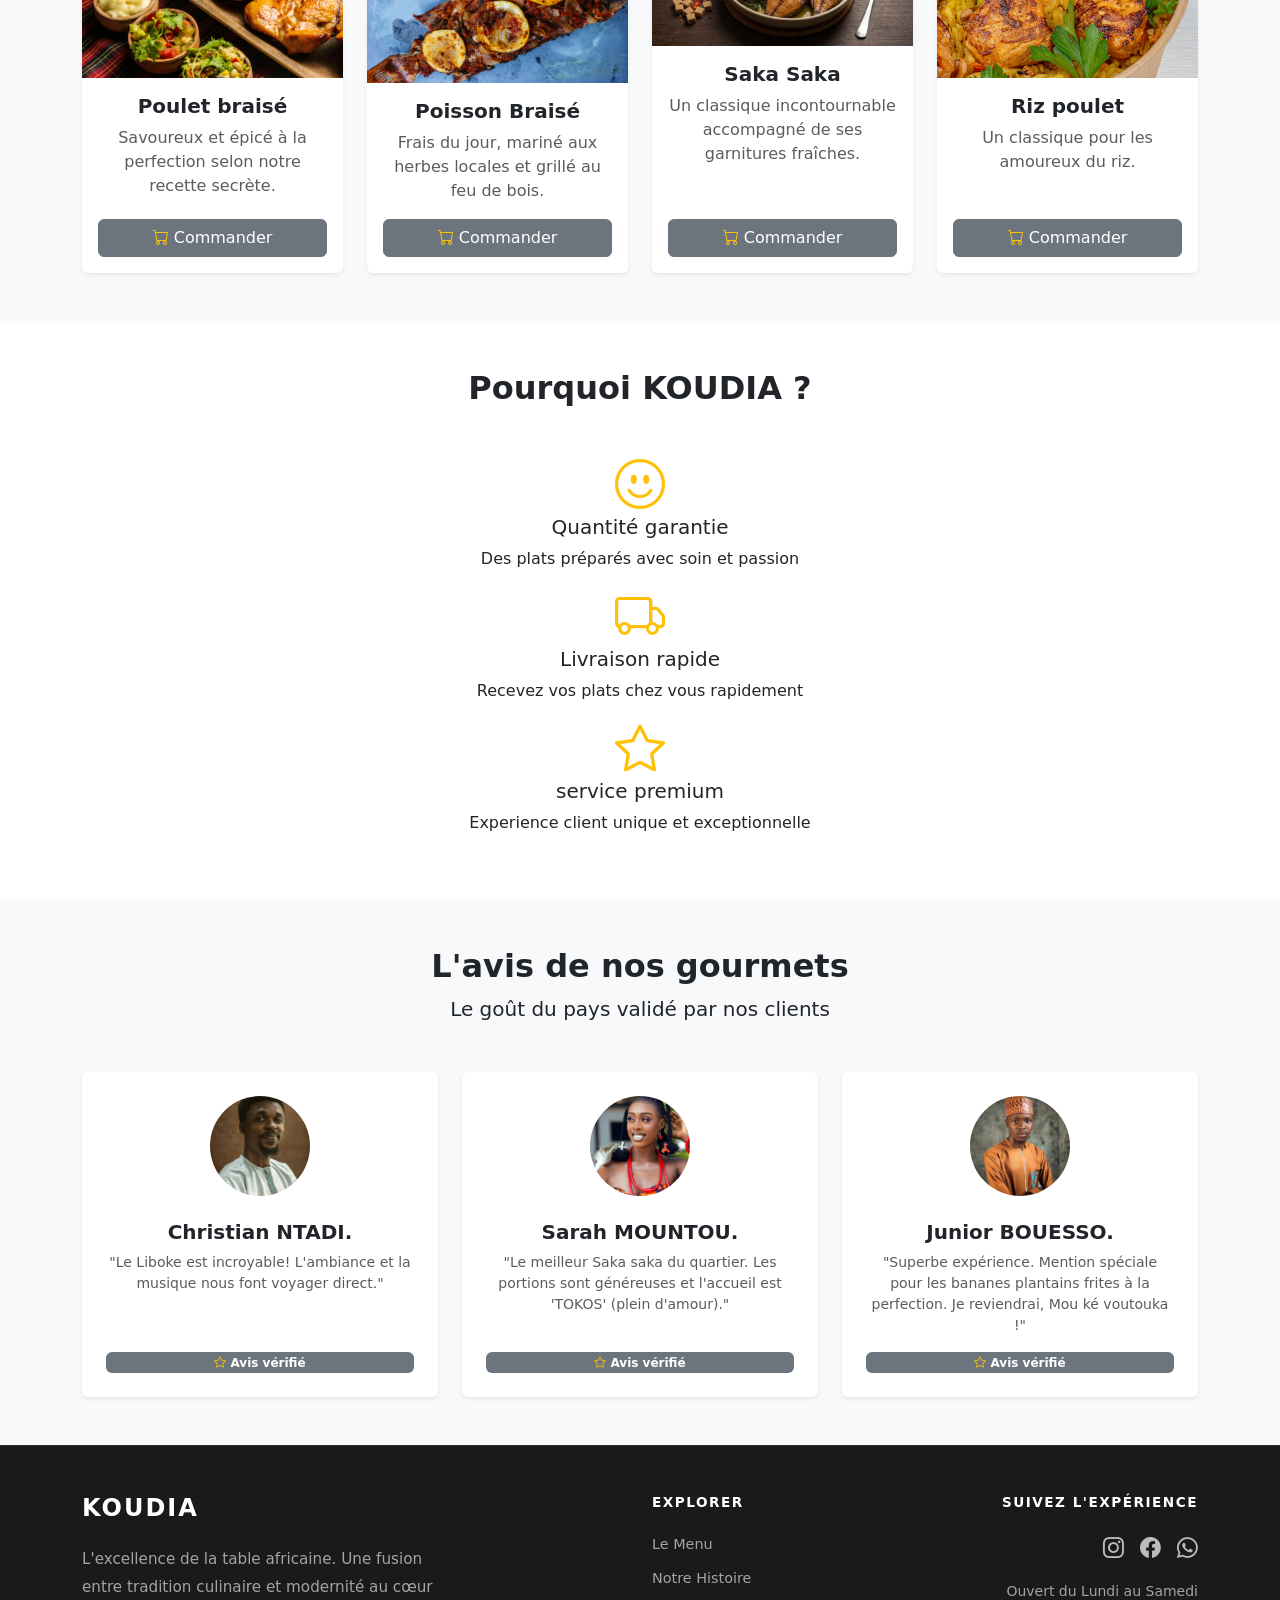
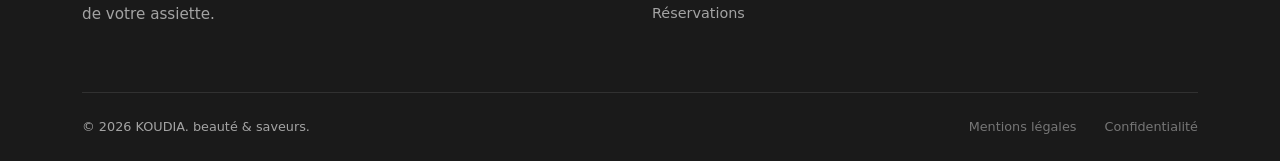
==== commit 72e81ff5: "Update logo image source in index.html" ====
--- a/index.html
+++ b/index.html
@@ -7,7 +7,7 @@
     <link rel="stylesheet" href="Assets/Css/bootstrap.css">
     <link rel="stylesheet" href="Assets/Css/style.css">
     <link rel="stylesheet" href="Assets/bootstrap-icons/bootstrap-icons.css">
-    <link rel="shortcut icon" href="Assets/Images/logo.png" type="image/x-icon">
+    <link rel="shortcut icon" href="Assets/Images/KOUDIA.png" type="image/x-icon">
 </head>
 <body>
     <!-- header -->
@@ -16,7 +16,7 @@
             <div class="container">
                 <!-- Logo Icone + Texte -->
                 <a class="navbar-brand d-flex align-items-center fw-bold text-dark" href="#">
-                    <img src="Assets/Images/logo.png" alt="KOUDIA Logo" width="35" height="35" class="me-2 rounded-circle shadow-sm">
+                    <img src="Assets/Images/KOUDIA.png" alt="KOUDIA Logo" width="35" height="35" class="me-2 rounded-circle shadow-sm">
                     <span class="fs-5 text-secondary">
                         KOUDIA
                     </span>
--- a/Assets/Css/style.css
+++ b/Assets/Css/style.css
@@ -132,6 +132,18 @@
     url('../Images/hero-contact.jpg') center/cover no-repeat;
 }
 
+.hero-menu{
+    height: 60vh;
+    background: linear-gradient(rgba(0,0,0,0.6), rgba(0,0,0,0.6)),
+    url('../Images/hero-menu.jpg') center/cover no-repeat; 
+}
+
+.hero-reservation{
+    height: 60vh;
+    background: linear-gradient(rgba(0,0,0,0.6), rgba(0,0,0,0.6)),
+    url('../Images/004.jpg') center/cover no-repeat;
+}
+
 .map iframe{
     display: block;
 }
@@ -144,3 +156,29 @@
     transform: scale(1.1);
     z-index: 5;
 }
+
+/* Personnalisation du bouton de réservation */
+.btn-reservation {
+    background-color:#343a40;
+    color: white !important;
+    border: none;
+    border-radius: 50px;
+    padding: 10px 25px;
+    font-weight: 600;
+    text-transform: uppercase;
+    letter-spacing: 1px;
+    transition: all 0.3s ease-in-out;
+    box-shadow: 0 4px 15px rgba(0,0,0,0.6);
+}
+
+
+.btn-reservation:hover {
+    background-color:#343a40;
+    transform: translateY(-2px); 
+    box-shadow: 0 6px 20px rgba(0,0,0,0.6);
+}
+
+/* Effet au clic */
+.btn-reservation:active {
+    transform: translateY(0);
+}
